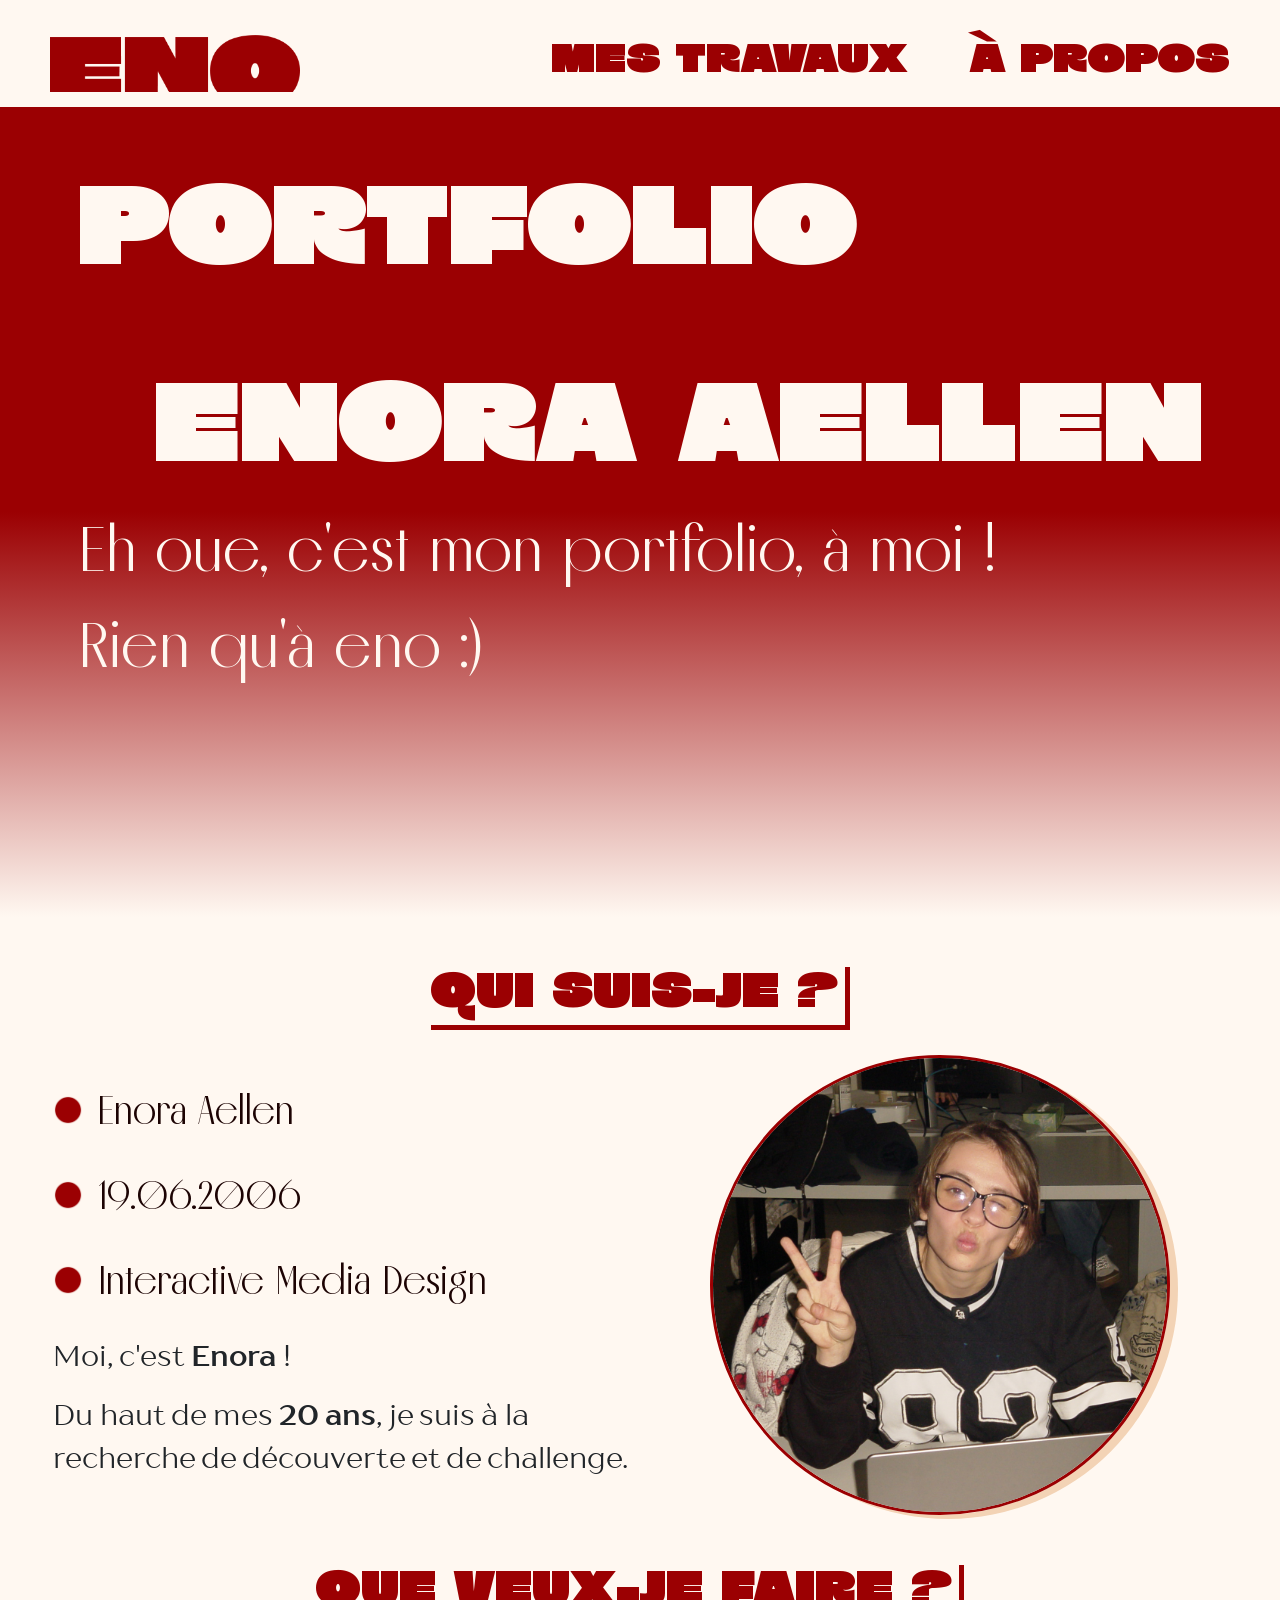
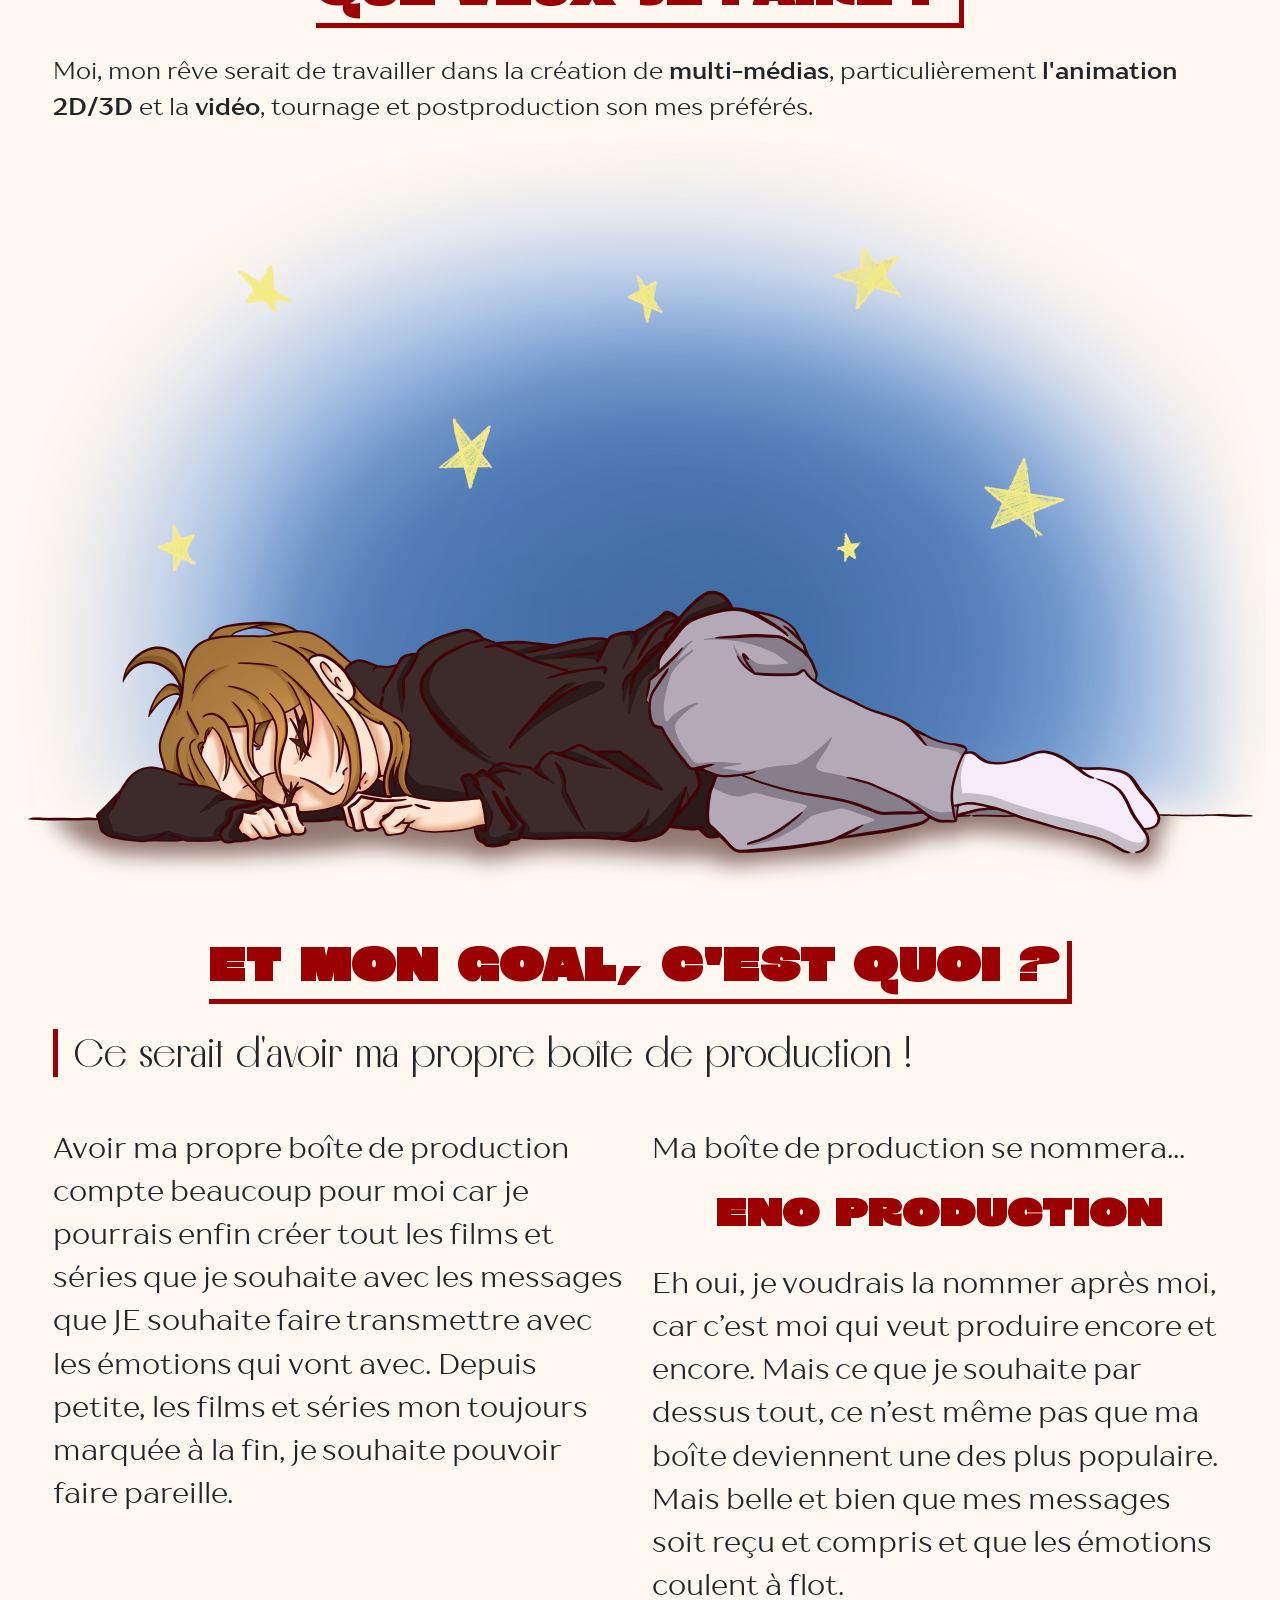
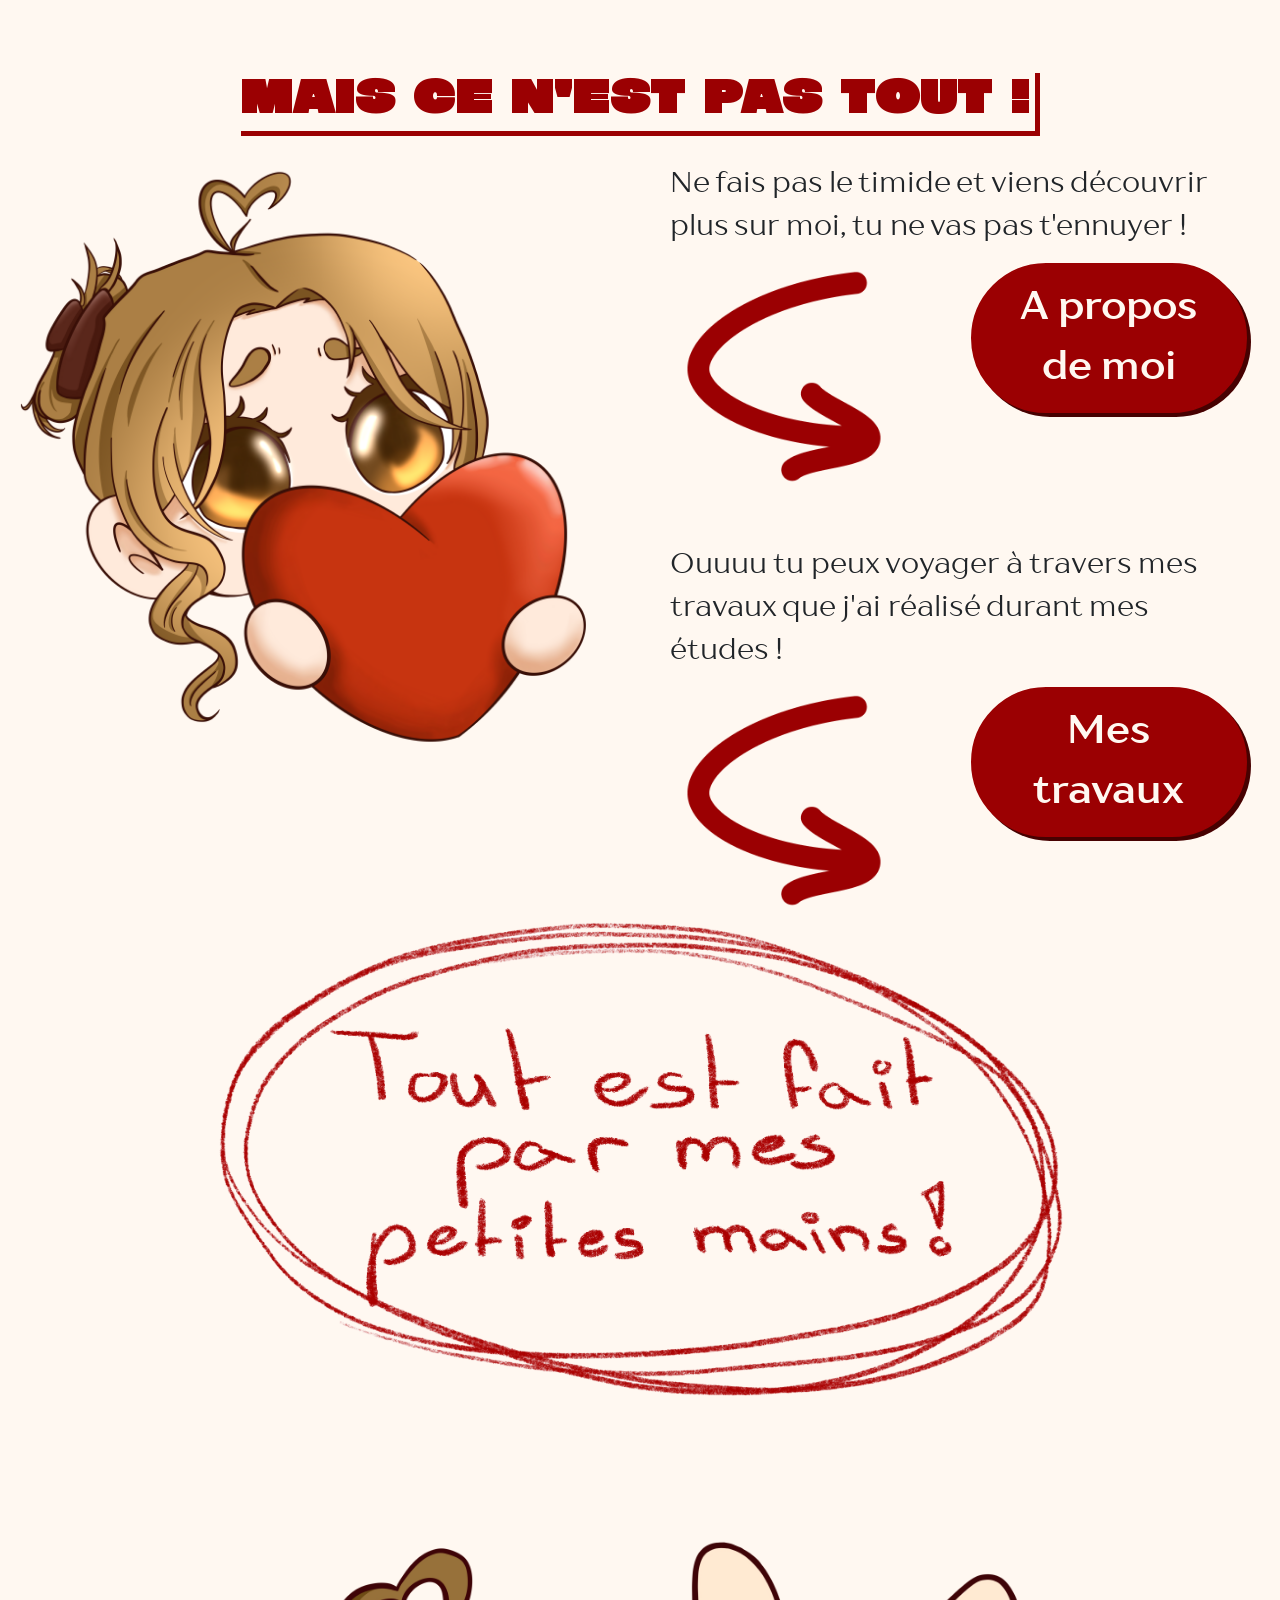
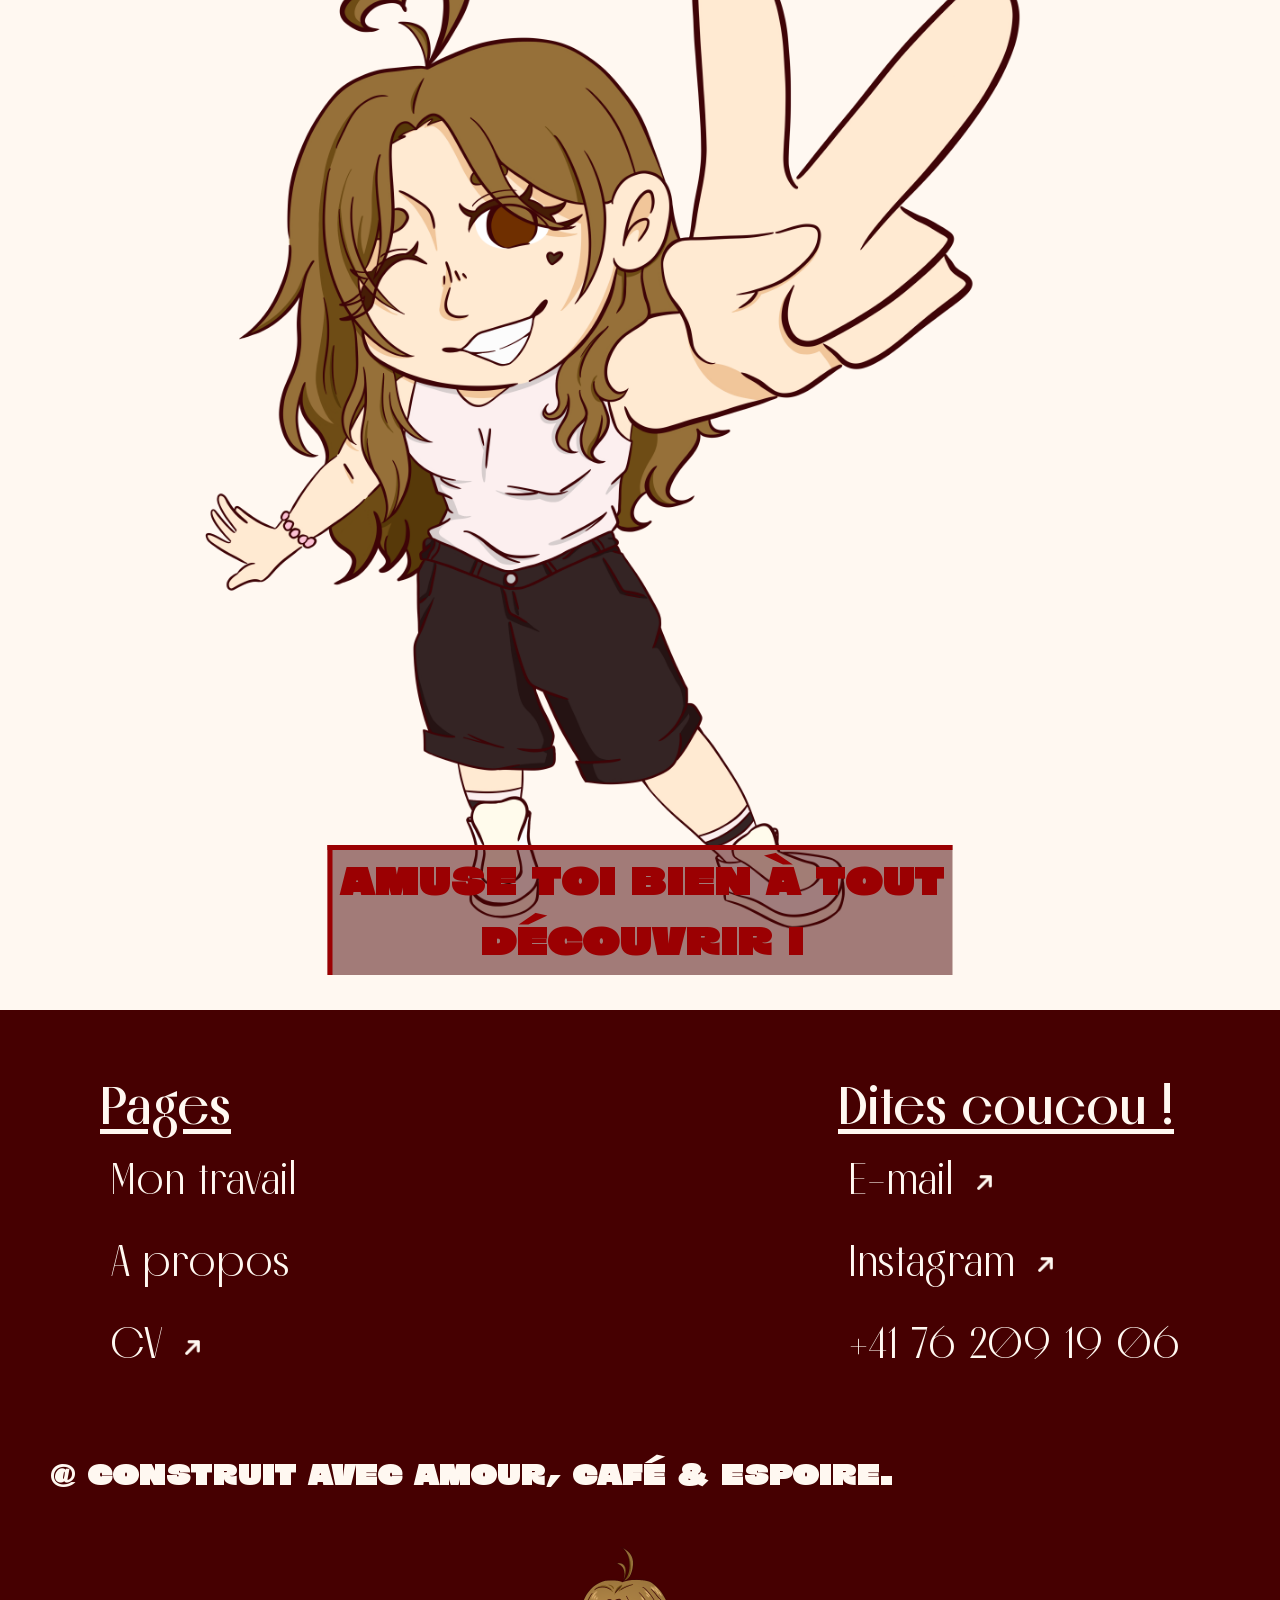
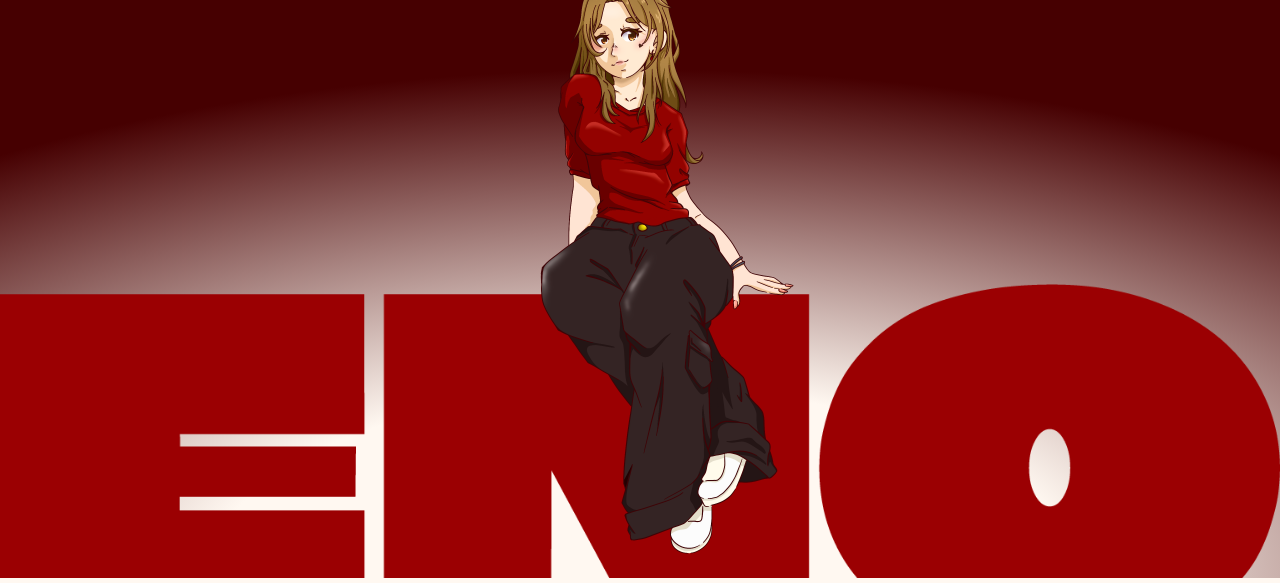
==== index.html @ f7cde4b3 "premier commit" ====
<!doctype html>
<html lang="fr">
  <head>
    <meta charset="utf-8">
    <meta name="viewport" content="width=device-width, initial-scale=1">
    <title>Eno - Portfolio</title>
    <link href="https://cdn.jsdelivr.net/npm/bootstrap@5.3.3/dist/css/bootstrap.min.css" rel="stylesheet" integrity="sha384-QWTKZyjpPEjISv5WaRU9OFeRpok6YctnYmDr5pNlyT2bRjXh0JMhjY6hW+ALEwIH" crossorigin="anonymous">
	  <link href="css/style.css" rel="stylesheet" type="text/css">
  </head>
  <body>

     <header>
      <div class="navbar-mobile">
      <div class="logo"><a href="index.html"><img src="img/LOGO-eno.png"></a></div>
      <button class="menu-burger" id="menuToggle">☰</button>
    </div>
 
  <div class="mobile-menu" id="mobileMenu">
        <button class="close-btn" id="closeMenu">✕</button>
      <div class="navigation">
        <ul>
          <li><a href="travaux.html" class="links">Mes travaux</a></li>
          <li><a href="propos.html" class="links">À propos</a></li>
        </ul>
        <div class="menu2">
            <div class="menu-content">
                <p>Contact</p>
                <p>+41/76 209 19 06</p>
                <p>eno.contact@gmail.com</p>
                <p>eno_19</p>
            </div>
        </div>
      </div>
    </div>

<nav class="navbar-desktop">
        <div class="logo"><a href="index.html"><img src="img/LOGO-eno.png"></a></div>
        <div>
          <nav class="lien">
              <a href="travaux.html">Mes travaux</a>
              <a href="propos.html">À propos</a>
          </nav>
        </div>
    </nav>
  </header>
	  
    <main>
      <section class="head-first">
        <div>
          <h1>Portfolio</h1>
          <h1>Enora Aellen</h1>
        </div>
        <div class="petit-txt">
          <p>Eh oue, c'est mon portfolio, à moi !</p>
          <p>Rien qu'à eno :)</p>
        </div>
      </section>

      <section class="sect">
        <h2>Qui suis-je ?</h2>
        <div class="txt-pad">
          <div class="suis-je row">
            <div class="col-md-6">
              <ul class="liste">
                <li>Enora Aellen</li>
                <li>19.06.2006</li>
                <li>Interactive Media Design</li>
              </ul>
              <div class="ul-txt">
                <p>Moi, c'est <span class="bold">Enora</span> !</p>
                <p>Du haut de mes <span class="bold">20 ans</span>, je suis à la recherche de découverte et de challenge.</p>
              </div>
            </div>
            <div class="image-me col-md-6">
              <img src="img/eno-school.JPG">
            </div>
          </div>
        </div>
      </section>

      <section class="sect">
        <h2>Que veux-je faire ?</h2>
      <div class="txt-pad">
        <p>Moi, mon rêve serait de travailler dans la création de <span class="bold">multi-médias</span>, particulièrement <span class="bold">l'animation 2D/3D</span> et la <span class="bold">vidéo</span>, tournage et postproduction son mes préférés.</p>
      </div>
        <img class="dream-img" src="img/illu-down.png">
      </section>

      <section class="mon-goal sect">
          <h2>Et mon goal, c'est quoi ?</h2>
        <div class="txt-pad">
          <h3>Ce serait d'avoir ma propre boîte de production !</h3>
        <div class="row">
          <div class="col-md-6">
              <p>Avoir ma propre boîte de production compte beaucoup pour moi car je pourrais enfin créer tout les films et séries que je souhaite avec les messages que JE souhaite faire transmettre avec les émotions qui vont avec. Depuis petite, les films et séries mon toujours marquée à la fin, je souhaite pouvoir faire pareille.</p>
          </div>
            <div class="col-md-6">
              <p>Ma boîte de production se nommera... </p>
                <p class="title">eno production</p>
                <p>Eh oui, je voudrais la nommer après moi, car c’est moi qui veut produire encore et encore. Mais ce que je souhaite par dessus tout, ce n’est même pas que ma boîte deviennent une des plus populaire. Mais belle et bien que mes messages soit reçu et compris et que les émotions coulent à flot.</p>
            </div>
          </div>
        </div>
      </section>

      <section class="sect">
        <h2>Mais ce n'est pas tout !</h2>
        <div class="row">
          <div class="col-md-6 img-aled">
            <img src="img/illu-chibi.png" class="draw-me">
          </div>
          <div class="col-md-6">
            <div class="txt-pad">
              <div class="txt-button">
                <p>Ne fais pas le timide et viens découvrir plus sur moi, tu ne vas pas t'ennuyer !</p>
                <div class="row">
                  <div class="col-6"><img src="img/fleche.png" class="fleche"></div>
                  <div class="col-6"><a href="propos.html" class="button"><p>A propos de moi</p></a></div>
                </div>
              </div>
              <div>
                <p>Ouuuu tu peux voyager à travers mes travaux que j'ai réalisé durant mes études !</p>
                <div class="row">
                  <div class="col-6"><img src="img/fleche.png" class="fleche"></div>
                  <div class="col-6"><a href="travaux.html" class="button"><p>Mes travaux</p></a></div>
                </div>
              </div>
            </div>
          </div>
        </div>
        <img src="img/note-1.png" class="note">
      </section>

      <section class="conclusion sect">
        <div class="contenant-conclu">
          <img src="img/chibi-eno.png">
          <p>Amuse toi bien à tout découvrir !</p>
        </div>
      </section>
    </main>

    <footer>
      <div class="menu-footer">

        <div>
          <h4>Pages</h4>
          <ul>
            <li><a href="travaux.html">Mon travail</a></li>
            <li><a href="propos.html">A propos</a></li>
            <li><a href="#">CV <img src="img/fleche-link.png"></a></li>
          </ul>
        
        </div>

        <div>
          <h4>Dites coucou !</h4>
          <ul>
            <li><a href="#">E-mail <img src="img/fleche-link.png"></a></li>
            <li><a href="#">Instagram <img src="img/fleche-link.png"</a></li>
            <li><a href="#">+41 76 209 19 06</a></li>
          </ul>
        </div>
      </div>

      <div class="droit-auteur"><p>@ Construit avec amour, café & espoire.</p></div>

      <div class="footer-bottom">
        <img src="img/illu-eno.png" class="eno-img">
        <img src="img/LOGO-eno.png" class="logo-footer">
      </div>

    </footer>

    <script src="https://cdn.jsdelivr.net/npm/bootstrap@5.3.3/dist/js/bootstrap.bundle.min.js" integrity="sha384-YvpcrYf0tY3lHB60NNkmXc5s9fDVZLESaAA55NDzOxhy9GkcIdslK1eN7N6jIeHz" crossorigin="anonymous"></script>
	  <script type="text/javascript" src="js/custom.js"></script>
  </body>
</html>
---- css/style.css ----
@charset "UTF-8";
/* CSS Document */
/*-----FONT-----*/

@font-face {font-family: 'BigSexySans';
    src: url("../font/BigSexySans/BigSexySansRegular.woff2") format('woff2'),
        url("../font/BigSexySans/BigSexySansRegular.woff") format('woff');
    font-weight: normal;
    font-style: normal;
}

@font-face {font-family: 'TT Drugs';
    src: url("../font/TT\ Drugs/TT_Drugs_Trial_Regular.woff2") format('woff2'),
        url("../font/TT\ Drugs/TT_Drugs_Trial_Regular.woff") format('woff');
        font-weight: 400;
        font-style: normal;
}

@font-face {font-family: 'TT Drugs';
    src: url("../font/TT\ Drugs/TT_Drugs_Trial_Italic.woff2") format('woff2'),
        url("../font/TT\ Drugs/TT_Drugs_Trial_Italic.woff") format('woff');
        font-weight: 400;
        font-style: italic;
}

@font-face {font-family: 'TT Drugs';
    src: url("../font/TT\ Drugs/TT_Drugs_Trial_DemiBold.woff2") format('woff2'),
        url("../font/TT\ Drugs/TT_Drugs_Trial_DemiBold.woff") format('woff');
    font-weight: 600;
    font-style: normal;
    }

@font-face {font-family: 'TT Drugs';
    src: url("../font/TT\ Drugs/TT_Drugs_Trial_DemiBold_Italic.woff2") format('woff2'),
        url("../font/TT\ Drugs/TT_Drugs_Trial_DemiBold_Italic.woff") format('woff');
        font-weight: 600;
        font-style: italic;
}

@font-face {font-family: 'Melodrama';
    src: url("../font/melodrama/Melodrama-Regular.woff2") format('woff2'),
        url("../font/melodrama/Melodrama-Regular.woff") format('woff');
        font-weight: 400;
        font-style: normal;
}

@font-face {font-family: 'Melodrama';
    src: url("../font/melodrama/Melodrama-Semibold.woff2") format('woff2'),
        url("../font/melodrama/Melodrama-Semibold.woff") format('woff');
        font-weight: 600;
        font-style: normal;
}

/*-----FONT END-----*/

body {background-color: #fff8f1;
    overflow-x: hidden;
}

*, *::before, *::after {
  box-sizing: border-box;
}

/*-----TITRE & FONTS-----*/
.bold {font-weight: 600;}

.italic {font-style: italic;}

h1 {
    font-family: 'BigSexySans';
    color: #1c0303;
    font-size: 2rem;
}

h2 {
    font-family: 'BigSexySans';
    color: #9B0002;
    border-bottom: 5px #9B0002 solid;
    border-right: 5px #9B0002 solid;
    width: fit-content;
    padding-right: 5px;
    font-size: 1.8rem;
    margin: 0 auto;
    margin-top: 50px;
    margin-bottom: 25px;
}

h3 {
    font-family: 'Melodrama';
    font-weight: 400;
    border-left: #9B0002 5px solid;
    padding-left: 15px;
    font-size: 1.3rem;
}

h4 {
    font-family: 'Melodrama';
    font-weight: 600;
    text-decoration: underline;
    text-underline-offset: 5px;

    font-size: 1.6rem;
}

p {font-size: 1.1rem;
    font-family: 'TT Drugs';
    }

/*-----TITRE & FONTS END-----*/

/*-----HEADER NAV------*/
/* Navigation mobile - menu burger plein écran */

.mobile-menu {
            position: fixed;
            top: 0;
            left: 0;
            width: 100%;
            height: 100vh;
            background-color: #460001;
            z-index: 1050;
            display: none;
            flex-direction: column;
            padding: 2rem 1rem;
            overflow-y: auto;
        }
 
        .mobile-menu.active {
            display: flex;
        }
 
        ul {
            text-align: center;
            list-style: none;
            padding-left: unset;
        }

        li a {
            text-decoration: none;
            color: #FFF8F1;
            font-size: 2rem;
            margin-bottom: 500px;
            font-family: 'BigSexySans';
        }
 
        .mobile-menu .close-btn {
            align-self: flex-end;
            background: none;
            border: none;
            color: #FFF8F1;
            font-size: 2rem;
            cursor: pointer;
            padding: 15px 30px;
            margin-bottom: 1rem;
            background-color: #9B0002;
            border-radius: 100px;
        }

.navbar-mobile {
    display: flex;
    justify-content: space-between;
    padding: 10px;
    background-color: #FFF8F1;
}    

.navigation a.links:hover, a.links:active {
    color: #9B0002;
    text-decoration: underline;
    text-decoration-thickness: 5px;
}

.navigation ul {
    margin-top: 50px;
}

.menu-burger {
    background-color: #9B0002;
    color: #FFF8F1;
    width: 50px;
    height: auto;
    border: none;
    font-size: 2rem;
}

.logo img {
    height: auto;
    max-width: 120px;
    padding-top: 20px;
}

.menu2 {
    width: 85%;
    height: 5px;
    background-color: #FFF8F1;
    margin-left: -20px;
    margin-top: 100px;
}

.menu-content {
    margin-left: 50px;
    padding-top: 50px;
    color: #FFF8F1;
}

.menu-content p {
    font-family: 'Melodrama';
    font-size: 1.5rem;
}

.menu-content p:nth-of-type(1) {
   font-size: 2rem;
   font-weight: 600;
}

.navbar-desktop {
            display: none;
            justify-content: space-between;
            background-color: #FFF8F1;
            margin: 0 50px;
            align-items: end;
            font-size: 1.5rem;
            padding: 15px 0;
        }
 
        .navbar-desktop a {
            font-family: 'BigSexySans';
            color: #9B0002 !important;
            text-decoration: none;
            transition: color 0.3s ease;
            
        }
 
        .navbar-desktop a:hover, a:active {
            text-decoration: underline;
            border: unset;
            text-underline-offset: 25%;
            text-decoration-thickness: 25%;
        }

.lien a {
    margin-left: 50px;
}
 
/*-----HEADER NAV END-----*/


/*-----FOOTER-----*/

footer {
    position: relative;
    background-color: #460001;
    color: #fff8f1;
}

.footer-bottom {
    background: #FFF8F1;
    background: radial-gradient(90% 75% at 50% 100%, #FFF8F1 37.5%, #460001 100%);
}

.menu-footer {
    display: flex;
    justify-content: space-between;
    margin: 0 20px;
    padding-top: 5%;
}

.menu-footer li {
    margin-bottom: 15px;
    margin-left: 10px;
}

.menu-footer ul {
    list-style: none;
    padding-left: 0;
    text-align: left;
}

.droit-auteur p {
    font-family: 'BigSexySans';
    font-weight: normal;
    font-style: normal;
    margin: 0 20px;
    font-size: 1rem;
    margin-top: 5%;
}

.logo-footer {
    padding-top: 60%;
    margin: 0 auto;
    max-width: 100%;
    display: flex;
}

.eno-img {
    position: absolute;
    max-width: 40%;
    height: auto;
    left: 30%;
    bottom: -5px;
}

.menu-footer img {
    width: 15px;
    height: auto;
    margin-left: 10px;
}

/*-----texte taille-----*/
.menu-footer a {
    font-size: 1.3rem;
    font-family: 'Melodrama';
}

.menu-footer a:link, a:visited {
    color: #FFF8F1;
}

.menu-footer a:hover, a:active {
    color: #9B0002;
    text-decoration: underline;
    text-decoration-thickness: 3px;
}

/*-----texte taille END-----*/

/*-----FOOTER END-----*/

/*-----MAIN-----*/
/*-----INDEX-----*/

.head-first {
    height: 90vh;
    color: #fff8f1;
    background: linear-gradient(180deg, #9B0002 50%, #FFF8F1 100%);
}

.head-first div {
    margin: 0 15px;
}

.head-first h1 {
    padding-top: 25px;
    font-size: 3rem;
    color: #FFF8F1;
    margin-left: 15px;
}

.head-first h1:nth-of-type(2) {
    text-align: end;
    margin: 0 15px;
}

.petit-txt {
    padding-top: 30%;
    width: 80%;
}

.petit-txt p {
    font-family: 'Melodrama';
    font-size: 2rem;
}

.sect {
    margin: 35px 15px;
}

.suis-je {
    display: flex;
}

.dream-img {
    display: block;
    max-width: 100%;
    height: auto;
    margin: 0 auto;
}

.image-me img {
    border-radius: 50%;
    max-width: 75%;
    height: auto;
    display: block;
    margin: 0 auto;
    border: #9B0002 solid 3px;
    box-shadow: 8px 4px 0 0 #F3D3B5;
}


.ul-txt p {
    font-size: 1rem;
}

.draw-me {
    max-width: 100%;
    height: auto;
}

.fleche {
    max-width: 50%;
    height: auto;
}

.note {
    display: block;
    max-width: 90%;
    height: auto;
    margin: 0 auto;
}

.conclusion p {
    color: #9B0002;
    background: rgba(70, 0, 1, 0.50);
    font-family: 'BigSexySans';
    font-size: 1.5rem;
    text-align: center;
    border-top: 5px solid #9B0002;
    border-left: 5px solid #9B0002;
    padding-top: 5px;
    position: absolute;
    bottom: 0;
    left: auto;
    right: auto;
    margin: 0 auto;
}

.contenant-conclu {
    position: relative;
}

.conclusion img {
    position: relative;
    max-width: 90%;
    height: auto;
    display: block;
    margin: 0 auto;
}

.mon-goal div {
    margin-top: 25px;
}

.mon-goal .title {
    font-size: 1.5rem;
    font-family: 'BigSexySans';
    color: #9B0002;
    text-align: center;
}

.txt-pad .txt-button {
    margin-bottom: 15%;
}

/*-----BUTTON-----*/

a.button:link, a.button:visited {
    color: #fff8f1;
    background-color: #9B0002;
    font-family: 'Melodrama';
    font-weight: 600;
    display: block;
    padding: 10px 25px 0px 25px;
    width: fit-content;
    height: auto;
    border-radius: 1000px;
    border: 2px solid #9B0002;
    text-decoration: none;
    text-align: center;
    box-shadow: 4px 4px 0 0 #470101;
}

a.button:hover, a.button:active {
    color: #9B0002;
    background-color: #FFF8F1;
    text-decoration: underline;
    font-weight: 600;
    box-shadow: 4px 4px 0 0 #F3D3B5;
}
/*-----BUTTON END-----*/
/*-----INDEX END-----*/

/*-----PROPOS-----*/

.head-propos {
    height: 90vh;
    background: linear-gradient(180deg, #FFF8F1 23.08%, #841010 100%);
}

.head-img {
    position: absolute;
    width: 100%;
    height: 35vh;
}

.eno1 {
    position: absolute;
    bottom: 0;
    left: 15px;
    width: 25% !important;
    z-index: 4;
}

.eno2 {
    position: absolute;
    top: 0;
    left: 50px;
    width: 50% !important;
    height: auto;
    z-index: 3;
}

.eno3 {
    position: absolute;
    bottom: 0;
    left: 150px;
    width: 40% !important;
    height: auto;
    z-index: 5;
}

.eno4 {
    position: absolute;
    top: 0;
    right: 20px;
    width: 25% !important;
    height: auto;
    z-index: 2;
}

.head-img img {
    width: 50px;
    height: auto;
    border-radius: 50%;
    border: #9B0002 3px solid;
    box-shadow: 8px 10px 0 0 #F3D3B5;
}

.head-intro {
    padding-top: 35vh;
}

.head-intro h1 {
    font-family: 'Melodrama';
    color: #FFF8F1;
    font-size: 3rem;
}

.head-intro h2 {
    margin: unset;
    border: unset;
    font-size: 2rem;
}

.head-intro p {
    text-align: end;
    font-family: 'Melodrama';
    font-size: 2rem;
    color: #FFF8F1;
}

.head-propos li {
    color: #FFF8F1 !important;
}

.info-pratique .row {
    margin: 0 15px;
}

.lien-info {
    margin: 0 25px;
}

.parcours {
    margin: 0 15px;
}

.parcours p {
    color: #9B0002;
    font-family: 'BigSexySans';
    text-align: center;
    font-size: 1.3rem;
}

.cellule ul {
    color: #9B0002;
    font-family: 'Melodrama';
    font-weight: 600;
    margin: 0 auto;
}

.cellule li {
    border: #9B0002 solid 5px;
    max-width: 90%;
    border-radius: 500px;
    box-shadow: 5px 5px 0 0 #F3D3B5;
    margin-bottom: 25px;
}

.cocktail {
    display: block;
    width: 250%;
    height: auto;
    margin-left: -80%;
}

.txt-passer p {
    font-family: 'TT Drugs';
    color: #1c0303;
    text-align: start;
    margin-bottom: 25px;
}

.img-draw {
    position: relative;
}

.note-cute img {
    position: absolute;
    max-width: 50%;
    height: auto;
    bottom: 0;
}

.moi-draw {
    width: 65%;
    height: auto;
    margin-left: 30%;
    display: block;
    border-top: 5px solid #9B0002;
    border-left: 3px solid #9B0002;
    box-shadow: 5px 5px 0 0 #F3D3B5;
}

.aptitude {
    margin: 0 15px;
}

.illu-up {
    width: 250%;
    height: auto;
    margin-left: -50%;
}

.progress {
    position: relative;
    width: 100%;
    height: 25px;
    background-color: #F3D3B5;
    border: 3px solid #9B0002;
    margin-bottom: 15px;
}

.progress-fill {
    height: 100%;
    background-color: #9B0002;
}

.progress-badge {
    border-radius: 50%;
    margin-left: -12px;
    outline: solid #9B0002 2px;
    outline-offset: 0;

}

.aptitude .liste {
    padding: 25px 0;
}

.etude {
    margin: 0 15px;
}

.titre-etude {
    font-family: 'BigSexySans';
    font-size: 1.3rem;
    color: #9B0002;
}

.etude img {
    max-width: 100%;
    height: auto;
}

/*-----PROPOS END-----*/

/*-----TRAVAUX-----*/

.head-travaux {
    min-height: 90vh;
    background: linear-gradient(180deg, #FFF8F1 0%, #841010 86.06%);
}

.rond-fond {
    max-width: 333px;
    height: 600px;
    border-radius: 100%;
    background: #FFF8F1;
    margin: 0 auto;
    border: #9B0002 solid 5px;
}

.head-travaux h1 {
    color: #9B0002;
    text-align: center;
    padding-top: 75%;
    text-shadow: 8px 7px 0 #F3D3B5;
}

.head-travaux p {
    color: #9B0002;
    font-family: 'BigSexySans';
    font-size: 1.5rem;
    text-align: center;
    text-shadow: 5px 3px 0 #F3D3B5;
}

.works {
    border-left: solid 5px #1c0303;
    border-top: solid 5px #1c0303;
    border-right: solid 5px #1c0303;
}

.link-work {
    display: grid;
    grid-template-columns: 4rem 1fr auto; /* numéro | titre | catégorie */
    align-items: center;
    gap: 1rem;
    padding: 1.5rem 1rem;
    text-decoration: none;
    color: #1c0303 !important;
    background-color: transparent;
    transition: background-color 0.3s ease, color 0.3s ease;
    border-bottom: solid 5px #9B0002;
}

/* Hover : fond rouge, texte clair, titre souligné */
.link-work:hover {
    background-color: #9B0002;
    color: #FFF8F1 !important;
}

.link-work:hover .work-title {
    text-decoration: underline;
    text-underline-offset: 0.3em;
    text-decoration-thickness: 0.1em;
}

/*-----Taille texte-----*/

.work-title {
    font-size: 1.2rem;
    font-family: 'BigSexySans';
}

.work-type {
    font-size: 0.75rem;
    font-family: 'Melodrama';
    font-weight: 600;
}

.work-num {
    font-size: 1.2rem;
    font-family: 'BigSexySans';
}


/*-----ROBOT-----*/
.work-head {
    position: relative;
    isolation: isolate;
    overflow: hidden;
    display: flex;
    flex-direction: column;
    height: 90vh;
    padding: 0 25px;
  
}

.work-head::before {
    content: "";
    position: absolute;
    inset: 0;
    z-index: -1;
    background: linear-gradient(180deg, rgba(255, 248, 241, 0.00) 0%, #460001 70%);
}

.work-head .work-video {
  position: absolute;
  inset: 0;
  width: 100%;
  height: 100%;
  object-fit: cover;
  z-index: -2;
}
.titre {
    padding-top: 55vh;
    font-family: 'BigSexySans';
    text-decoration: underline;
    text-underline-offset: 8px;
    font-size: 2rem;
    color: #FFF8F1;
}

.date {
    font-family: 'BigSexySans';
    border: none;
    font-size: 1.5rem;
    color: #FFF8F1;
    margin: unset;
}

.sujet {
    font-family: 'Melodrama';
    border: none;
    padding-left: 0;
    font-size: 1.2rem;
    color: #FFF8F1;
    font-weight: 600;
}

.work-head p {
    font-family: 'TT Drugs';
    font-weight: 400;
    font-size: 1rem;
    color: #FFF8F1;
}
/*-----Roboz head END-----*/

.pourquoi {
    margin: 0 15px;
     margin-top: 50px;
}

.pourquoi p {
    margin-top: 25px;
}

.realisation {
    margin: 0 15px;
}

.realisation .row {
    display: grid;
    grid-template-columns: 1fr;
    row-gap: 40px;
}

.realisation .row > div {
    display: flex;
    align-items: flex-start;
    gap: 12px;
}

.realisation h3 {
    margin-bottom: 10%;
}

.number {
    font-family: 'BigSexySans';
    color: #9B0002;
    font-size: 1.5rem;
}

.finale {
    margin: 0 15px;
}

.finale h2 {
    margin: 0 auto;
     margin-top: 50px;
     margin-bottom: 25px;
}

.finale img {
    width: 80%;
    height: auto;
    margin: 0 auto;
    display: block;
}

.finale video {
    width: 100%;
    margin: 0 auto;
    display: block;
}

.retiens {
    margin: 0 15px;
}

.retiens h2 {
    margin: 0 auto;
     margin-top: 50px;
     margin-bottom: 25px;
}

.retiens-title {
    font-family: 'Melodrama';
    font-weight: 600;
    font-size: 1.5rem;
}

.retiens-texte {
    border-left: solid 5px #9B0002;
    padding-left: 10px;
    margin-left: 40px;
}

.conclusion h2 {
    margin: 0 auto;
     margin-top: 50px;
}

.liste {
    text-align: start;
    list-style: none;
    margin: 25px 0;
}

.liste li {
    display: flex;
    gap: 15px;
    margin-bottom: 25px;
    font-family: 'Melodrama';
    font-size: 1.5rem;
    color: #1c0303;
}

.liste li::before {
    content: "";
    flex-shrink: 0;
    width: 30px;
    height: auto;
    background: url("../img/point.png") center / contain no-repeat;
}

.robot-vid {
    box-shadow: 10px 15px 0 0 #9B0002;
}

/*-----ROBOT END-----*/

.info-pratique a {
    color: #1c0303;
    font-family: 'Melodrama';
    text-decoration: none;
}

a.info-pratique:hover, a.info-pratique:active {
    color: #9B0002;
    text-decoration: underline !important;
}

.info-pratique img {
    width: 25px;
    height: auto;
}


.finale .title {
    font-family: 'BigSexySans';
    color: #9B0002;
    text-align: center;
    font-size: 1.5rem;
}
.col-contents {
  display: contents;
}


.realisation img {
    width: 90%;
    height: auto;
    margin: 0 auto;
    display: block;
    transform: rotate(5deg);
}

/*-----AVANT APRES END-----*/

.work-head {
    position: relative;
    overflow: hidden;
}

.work-head .work-fond {
    position: absolute;
    inset: 0;
    width: 100%;
    height: 100%;
    object-fit: cover;
    object-position: top;
    z-index: 0;              /* en bas */
}

.work-head::after {
    content: "";
    position: absolute;
    inset: 0;
    background: linear-gradient(to bottom, rgba(255, 255, 255, 0) 0%, #400503 100%);
    z-index: 1;              /* au milieu */
    pointer-events: none;    /* ne bloque pas les clics */
}

.work-head .row {
    position: relative;
    z-index: 2;              /* en haut */
}

/*-----JOURNAL END-----*/

/*-----TRAVAUX END-----*/

/*-----MAIN END-----*/


/*media queries*/

@media (min-width: 576px) {
	
}


 @media (min-width: 768px) {

/*Head !!!*/
.head-first h1 {
    padding-top: 5%;
    font-size: 4rem;
    margin: 0 5%;
}

.petit-txt p {
    font-size: 3rem;
    margin: 0 5%
}

.head-first h1:nth-of-type(2) {
    margin: 0 5%;
}
/*Head END !!!*/



    /*footer !!*/
footer h4 {
    font-size: 2rem;
}

.menu-footer a {
    font-size: 1.8rem;
}

.menu-footer {
    margin: 0 50px;
}

.droit-auteur p {
    margin-left: 25px;
    font-size: 1.5rem;
}

.logo-footer {padding-top: 50%;}

    /*footer end !!!*/

    h1 {
        font-size: 2.7rem;
    }

    h2 {
        font-size: 2.5rem;
    }

    h3 {
        font-size: 2rem;
    }

    h4 {
        font-size: 1.6rem;
    }

    p {
        font-size: 1.5rem;
    }
            .navbar-mobile {
                display: none;
            }

            .navbar-desktop {
                display: flex;
            }
 
            .mobile-menu {
                display: none !important;
            }

.realisation .row {
    grid-template-columns: repeat(2, 1fr);
    column-gap: 24px;
    row-gap: 80px;
}

.link-work {
     grid-template-columns: 6rem 1fr auto;
} 

/*Responsive index !!!*/

.liste li {
    font-size: 1.8rem;
}

.image-me img {
    max-width: 100%;
}

.mon-goal .title {
    font-size: 2rem;
}


.txt-pad .txt-button {
    margin-bottom: 10%;
}

.fleche {
    max-width: 80%;
}

.sect .note {
    max-width: 70%;
}

.conclusion p {
    font-size: 1.8rem;
    left: 50%;
    transform: translateX(-50%);
}

/*Responsive index END !!!*/



/*taille pour header propos !!!*/

.head-img {
    height: 50vh;
}

.eno1 {
    left: 25px;
    width: 28% !important;
}

.eno2 {
    left: 100px;
    width: 50% !important;
}

.eno3 {
    left: 300px;
    width: 45% !important;
}

.eno4 {
    right: 50px;
    width: 25% !important;
}

.head-propos {
    height: 95vh;
}

.head-intro {
    padding-top: 55vh;
}

.head-intro h1 {
    font-size: 3.5rem;
}

.head-intro h2 {
    font-size: 2.5rem;
}

/*taille pour header propos END !!!*/


    /*-----Taille texte TRAVAUX-----*/

.work-title {
    font-size: 2.5rem;
}

.work-type {
    font-size: 1.5rem;
}

.work-num {
    font-size: 2.5rem;
}

	.row p {
    font-size: 1.5rem;
}

.sujet {
    padding-top: 55vh;
    text-align: end;
    font-size: 4rem;
}

.date {
    font-size: 2rem;
}

.titre {
    font-size: 3rem;
}

.work-head {
    padding: 0 50px;
}

/*TRAVAUX -> ROBOT !!!*/

.realisation h3 {
    margin-bottom: 5%;
}

.number {
    font-size: 3.5rem !important;
}

.pad-real .txt {
    padding: 0 5%;
}

.robot-vid {
    box-shadow: 20px 15px 0 0 #9B0002;
    margin: 0 10%;
}

.finale img {
    margin-right: 0;
}

.retiens-title {
    font-size: 2.2rem !important;
}
.retiens h3 {
    margin-bottom: 5%;
}

/*TRAVAUX -> ROBOT END !!!*/

/*TRVAUX -> AVANT APRES !!!*/

  .col-contents {
    display: block;
  }

.finale .row p {
    margin-top: 15%;
}

.finale .title {
    font-size: 2.5rem;
    margin-top: 60%;
}

.show-real {
    box-shadow: 15px 20px 0 0 #9B0002;
    margin: 2%;
}

        }

@media (min-width: 992px) {

    /*Head !!!*/
.head-first h1 {
    padding-top: 5%;
    font-size: 6rem;
}

.petit-txt p {
    font-size: 4.5rem;
    margin: 0 5%;
}

.head-first h1:nth-of-type(2) {
    margin: 0 5%;
}
/*Head END !!!*/

/*NAV desktop RESPONSIVE !!!*/

.logo img {
    max-width: 200px;
    height: auto;
}

.navbar-desktop {
            margin: 0 50px;
            font-size: 2rem;
            padding: 15px 0;
        }


/*NAV desktop RESPONSIVE END !!!*/

        /*footer !!*/
footer h4 {
    font-size: 3rem;
}

.menu-footer a {
    font-size: 2.6rem;
}

.menu-footer {
    margin: 0 100px;
}

.droit-auteur p {
    margin-left: 50px;
    font-size: 2rem;
}

    /*footer end !!!*/

/*taille pour header propos !!!*/

.head-img {
    height: 55vh;
}

.eno1 {
    left: 50px;
    width: 28% !important;
}

.eno2 {
    left: 150px;
    width: 50% !important;
}

.eno3 {
    left: 400px;
    width: 50% !important;
}

.eno4 {
    right: 50px;
    width: 25% !important;
}

.head-propos {
    height: 95vh;
}

.head-intro {
    padding-top: 55vh;
}

.head-intro h1 {
    font-size: 3.5rem;
}

.head-intro h2 {
    font-size: 2.5rem;
}

/*taille pour header propos END !!!*/

/*Responsive index !!!*/

.liste li {
    font-size: 2.5rem;
}

.image-me img {
    max-width: 80%;
}

.txt-pad {
    padding: 0 3%;
}

.mon-goal .title {
    font-size: 2.5rem;
}

a.button:visited, a.button:link {
    width: 100%;
    font-size: 1.5rem;
}

.button p {
    font-size: 2rem;
}

a.button:hover {
    box-shadow: 10px 10px 0 0 #F3D3B5;
}

.conclusion p {
    font-size: 2.5rem;
    left: 50%;
    transform: translateX(-50%);
}

/*Responsive index END !!!*/

}


@media (min-width: 1200px) {

    /*Head !!!*/
.head-first h1 {
    padding-top: 5%;
    font-size: 7rem;
    margin: 0 5%;
}

.petit-txt p {
    font-size: 4rem;
    margin: 0 5%
}

.petit-txt {padding-top: 0;
width: 100%;}

.head-first h1:nth-of-type(2) {
    margin: 0 5%;
}
/*Head END !!!*/

/*NAV desktop RESPONSIVE !!!*/

.logo img {
    max-width: 250px;
    height: auto;
}

.navbar-desktop {
            margin: 0 50px;
            font-size: 2.5rem;
            padding: 15px 0;
}

.button p {
    font-size: 2.5rem !important;
}

/*NAV desktop RESPONSIVE END !!!*/

    /*footer !!*/
footer h4 {
    font-size: 3.3rem;
}

.menu-footer a {
    font-size: 2.8rem;
}

.menu-footer {
    margin: 0 100px;
}

.droit-auteur p {
    margin-left: 50px;
    font-size: 1.8rem;
}

.logo-footer {padding-top: 30%;}

    /*footer end !!!*/

    /*taille pour header propos !!!*/

.head-img {
    height: 40vh;
}

.eno1 {
    bottom: -40%;
    left: 50px;
    width: 15% !important;
}

.eno2 {
    left: 250px;
    width: 25% !important;
}

.eno3 {
    top: 0;
    left: 500px;
    width: 33% !important;
}

.eno4 {
    right: 50px;
    width: 22% !important;
}

.head-propos {
    height: 95vh;
}

.head-intro {
    padding-top: 60vh;
}

.head-intro h1 {
    font-size: 4rem;
}

.head-intro h2 {
    font-size: 3rem;
}

/*taille pour header propos END !!!*/

    h1 {
        font-size: 3.5rem;
    }

    h2 {
        font-size: 3rem;
    }

    h3 {
        font-size: 2.5rem;
    }

    h4 {
        font-size: 1.8rem;
    }

    p {
        font-size: 1.5rem;
    }



.link-work {
     grid-template-columns: 10rem 1fr auto;
}    
    /*-----Taille texte TRAVAUX-----*/

.work-title {
    font-size: 4rem;
}

.work-type {
    font-size: 2.5rem;
}

.work-num {
    font-size: 4rem;
}

.sujet {
    padding-top: 55vh;
    text-align: end;
    font-size: 5rem;
}

.date {
    font-size: 3rem;
}

.titre {
    font-size: 4rem;
}

.work-head {
    padding: 0 50px;
}

.row p {
    font-size: 1.8rem;
}
/*TRAVAUX -> ROBOT !!!*/

.number {
    font-size: 5rem !important;
}

.pad-real .txt {
    padding: 0 5%;
}

.robot-vid {
    box-shadow: 20px 15px 0 0 #9B0002;
    margin: 0 10%;
}

.finale img {
    margin-right: 0;
}

.retiens-title {
    font-size: 3rem !important;
}
.retiens h3 {
    margin-bottom: 5%;
}

/*TRAVAUX -> ROBOT END !!!*/

}


@media (min-width: 1400px) {
	
}
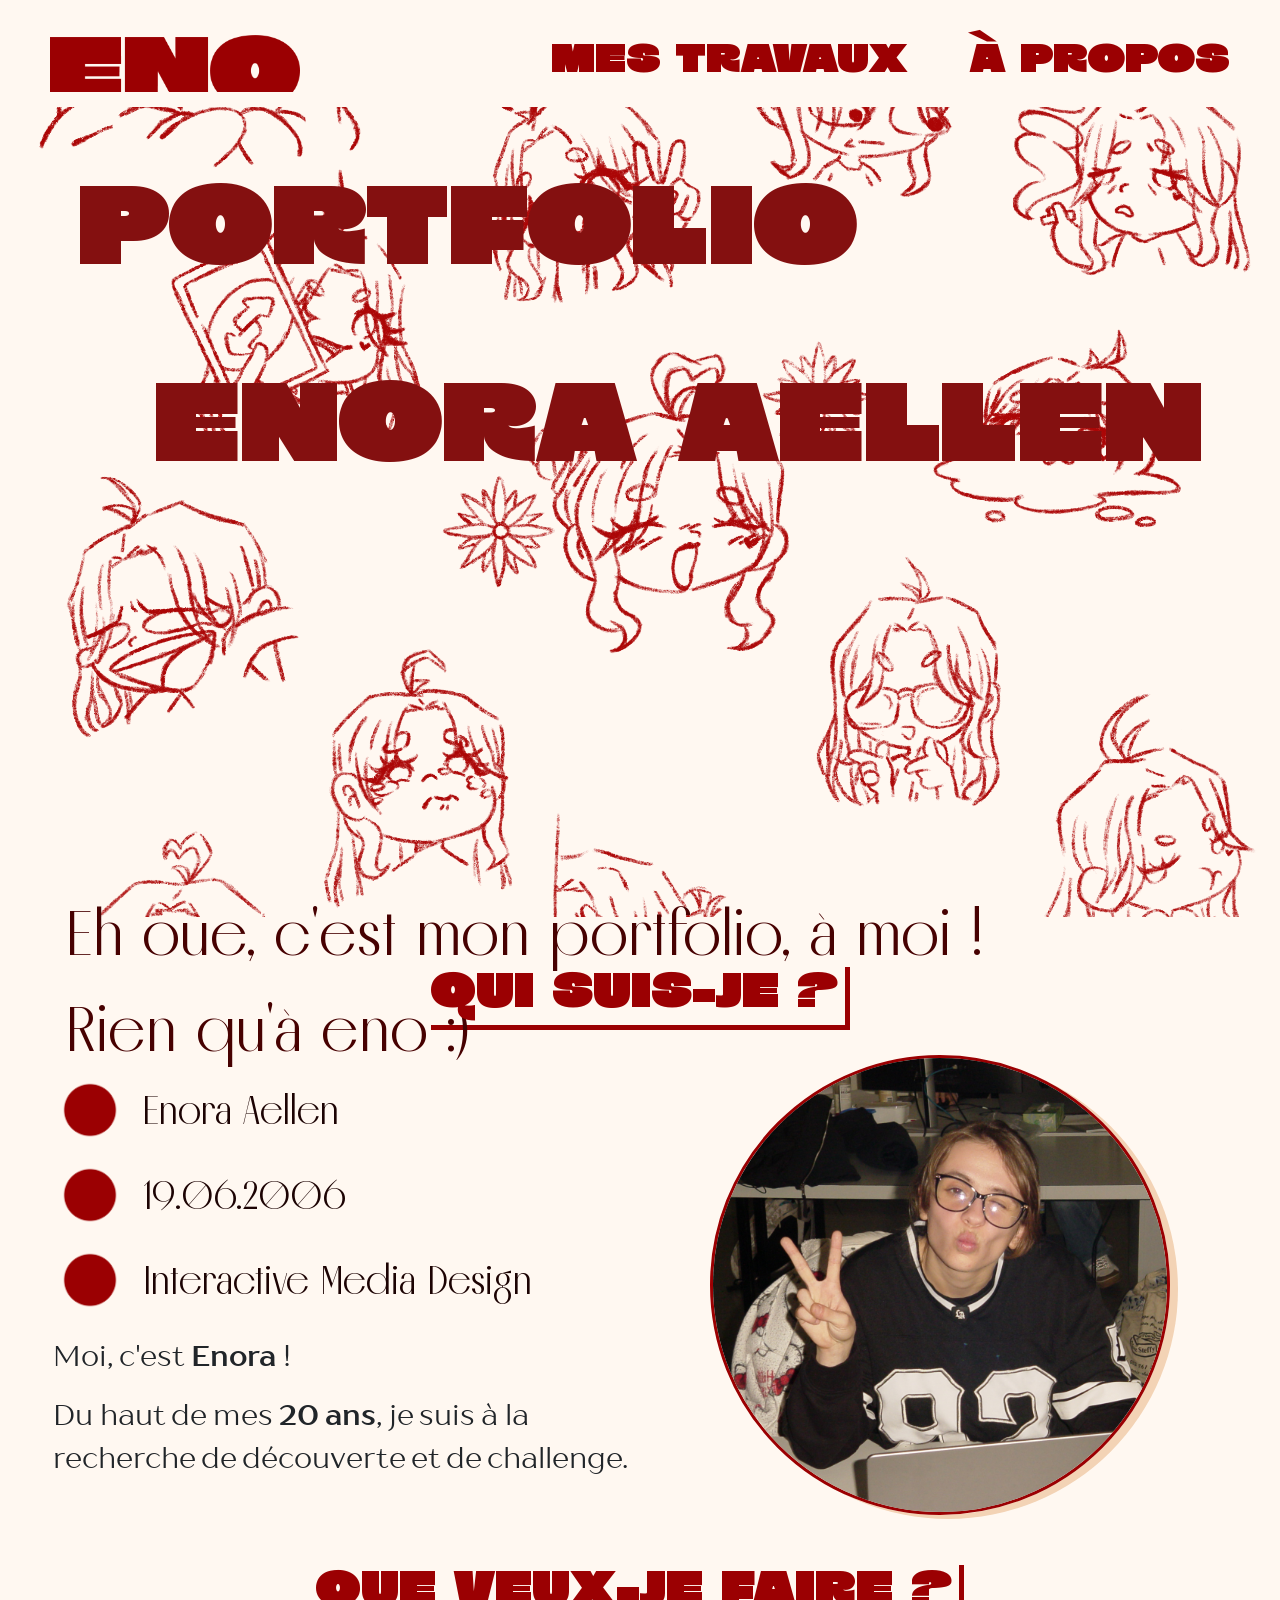
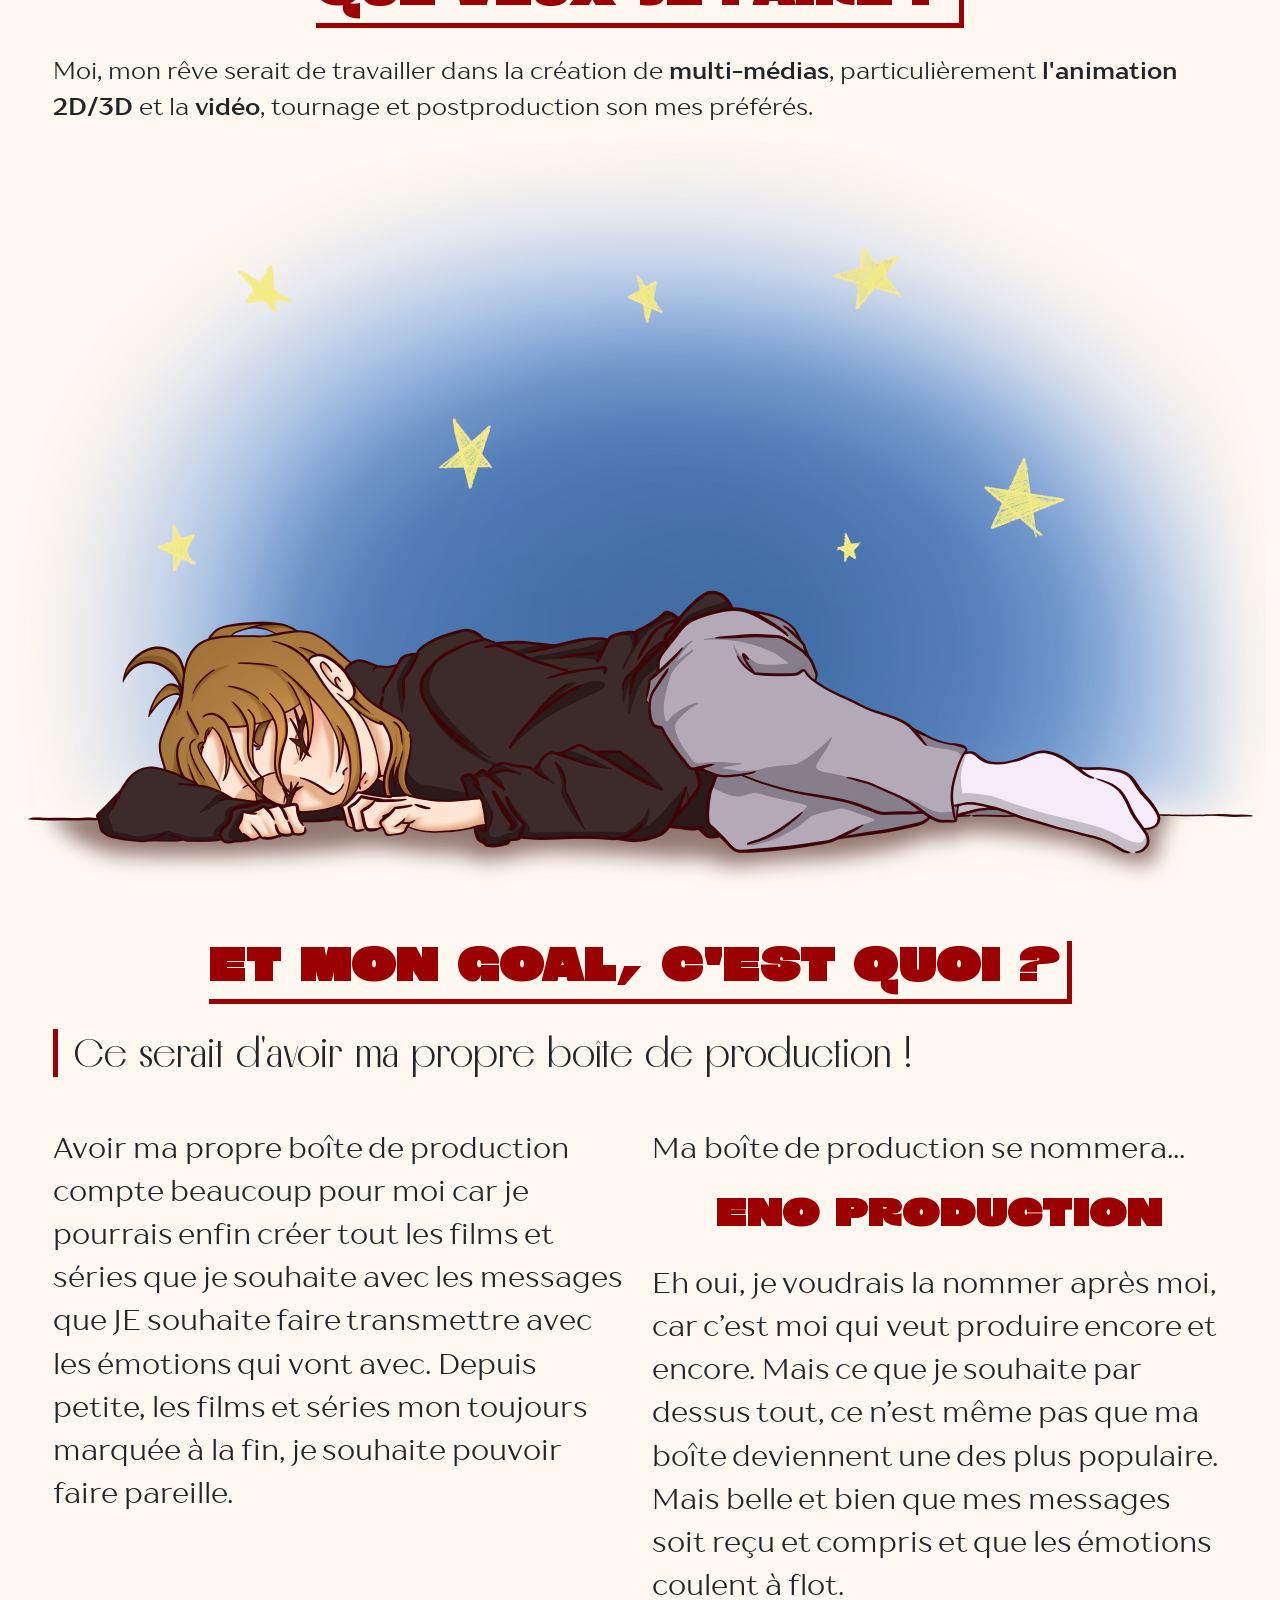
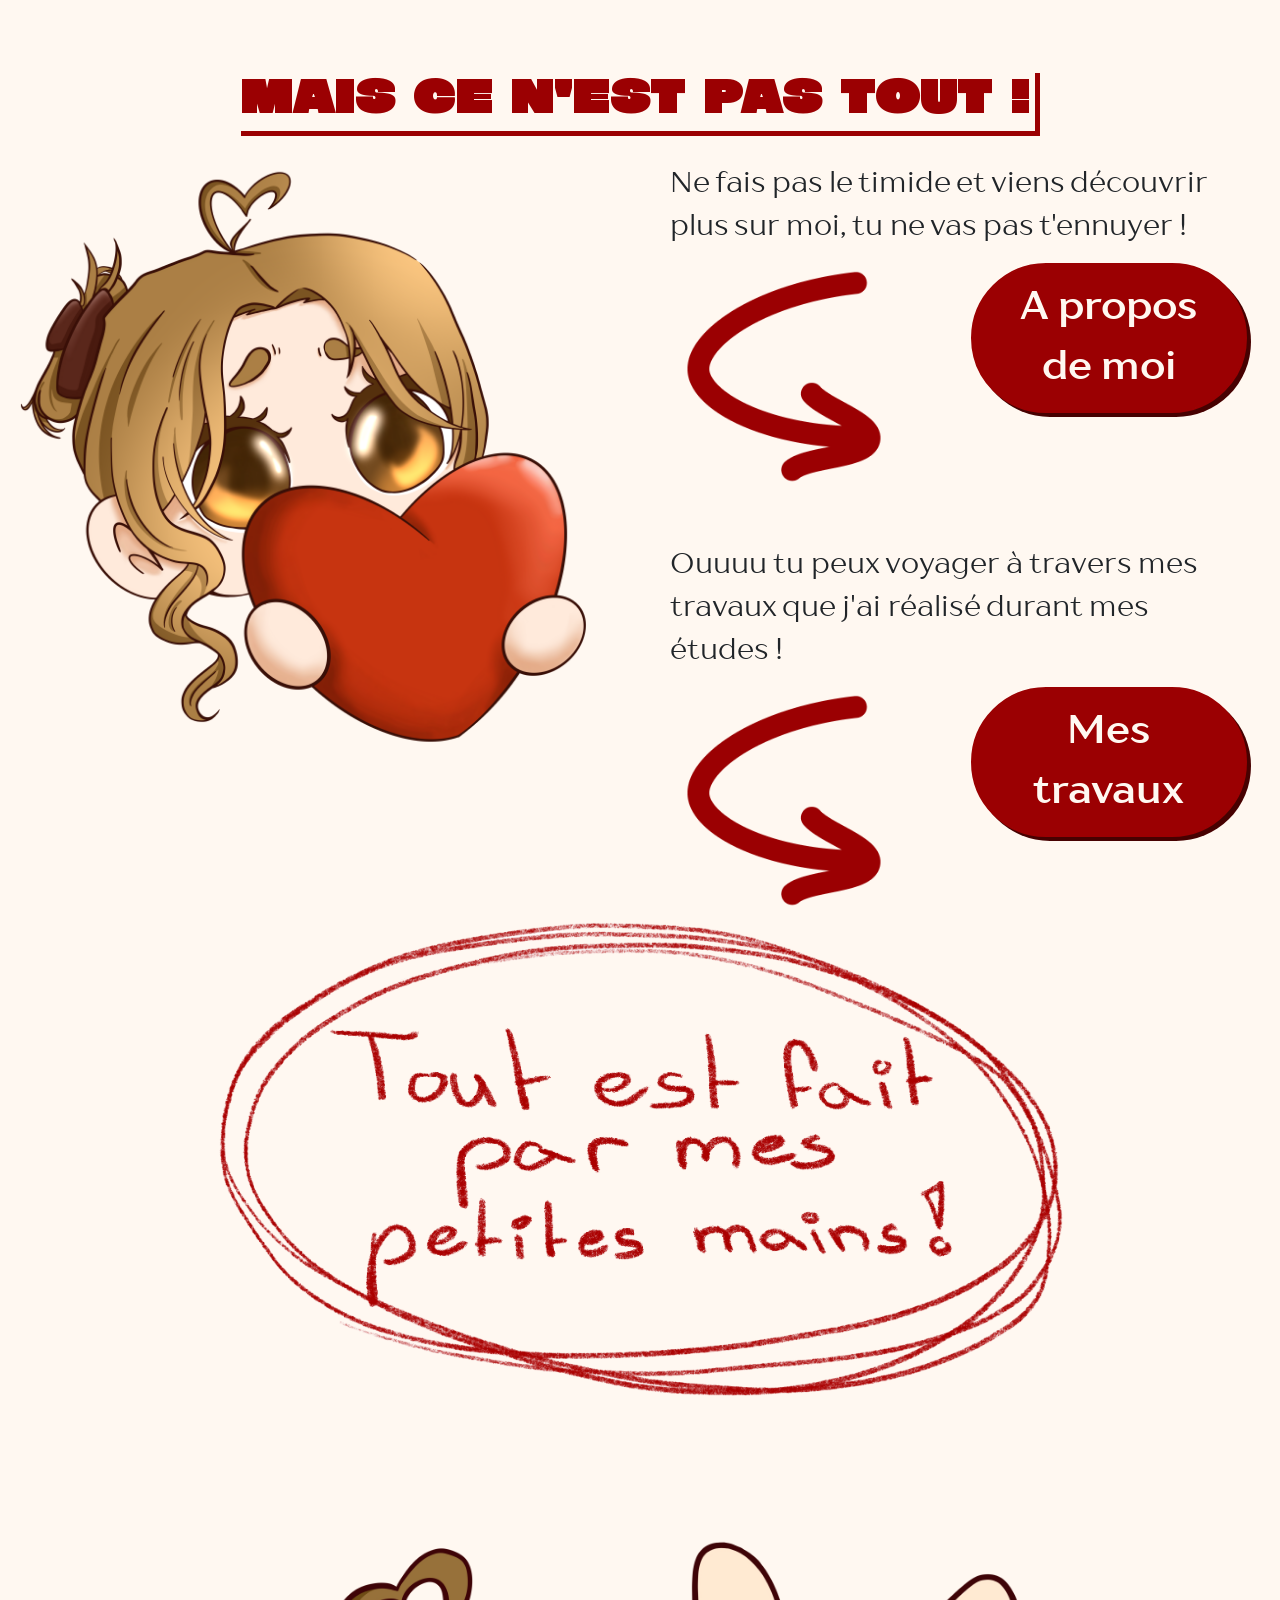
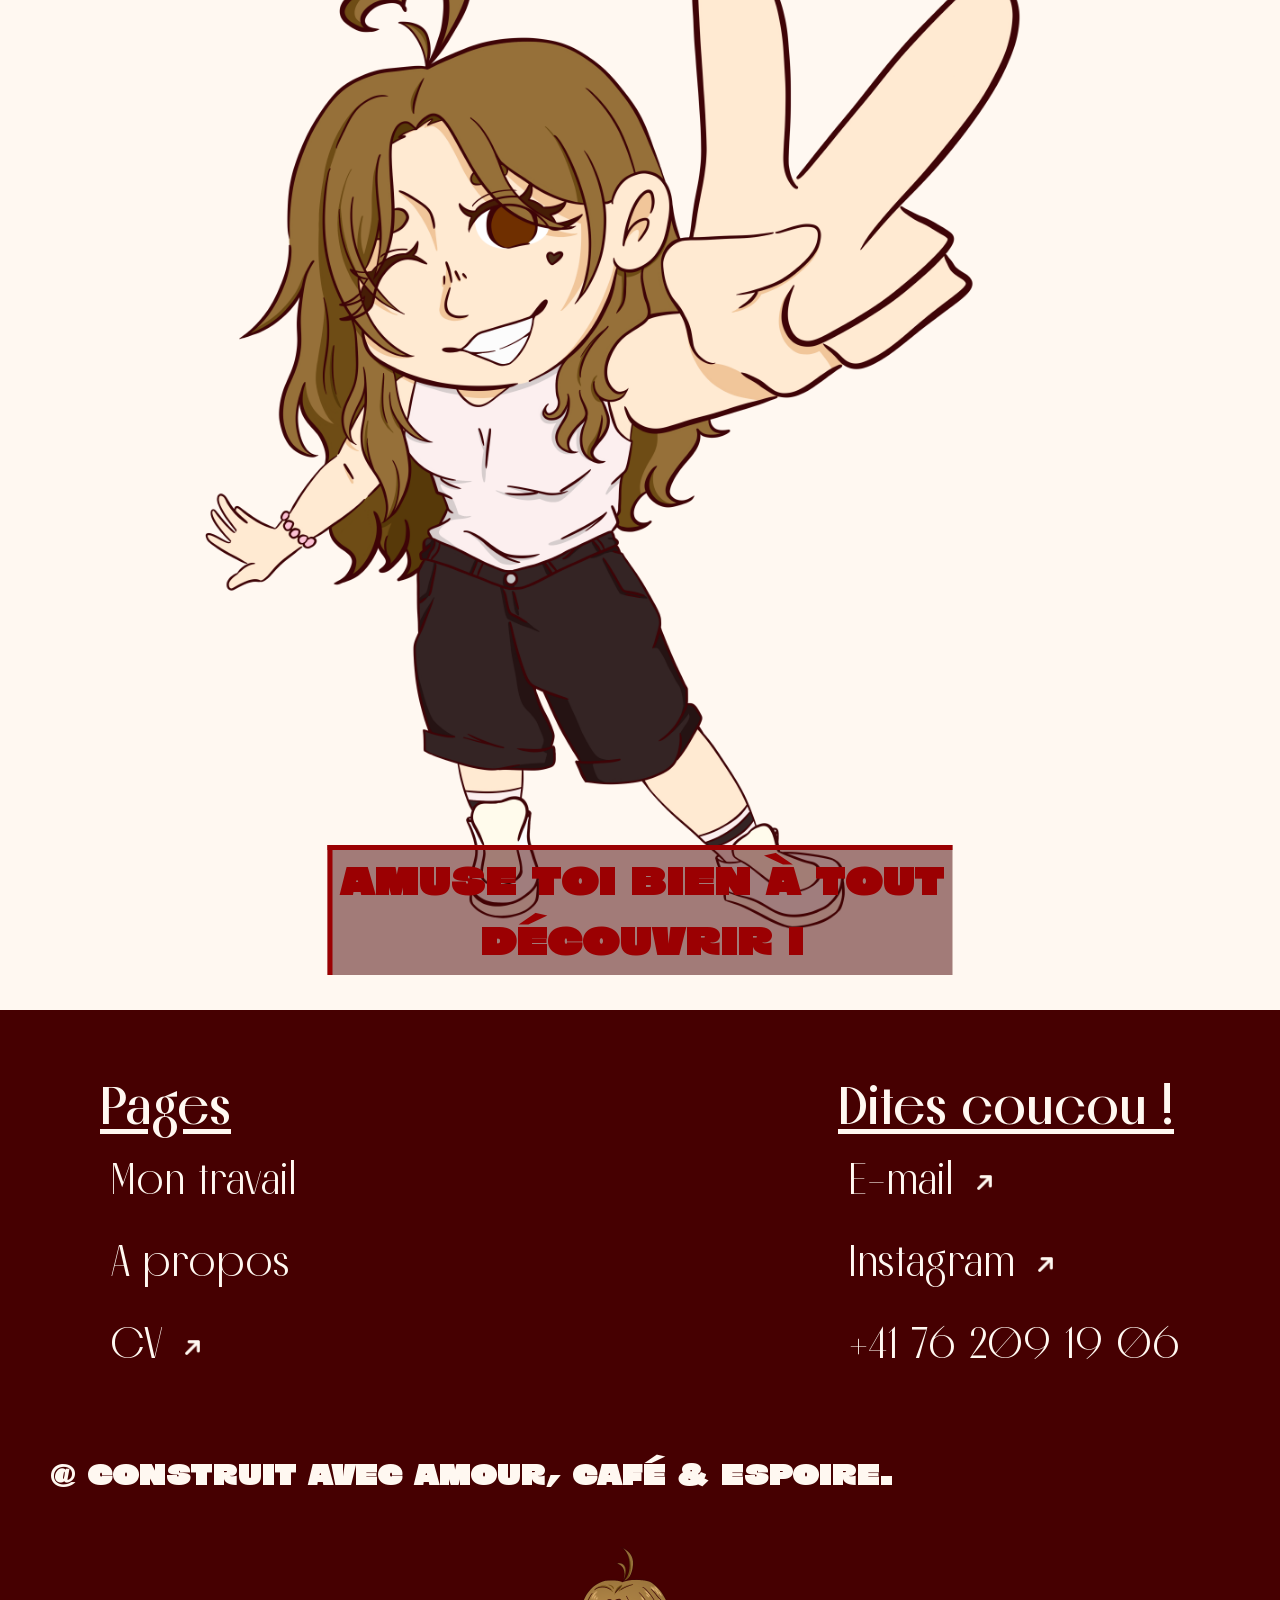
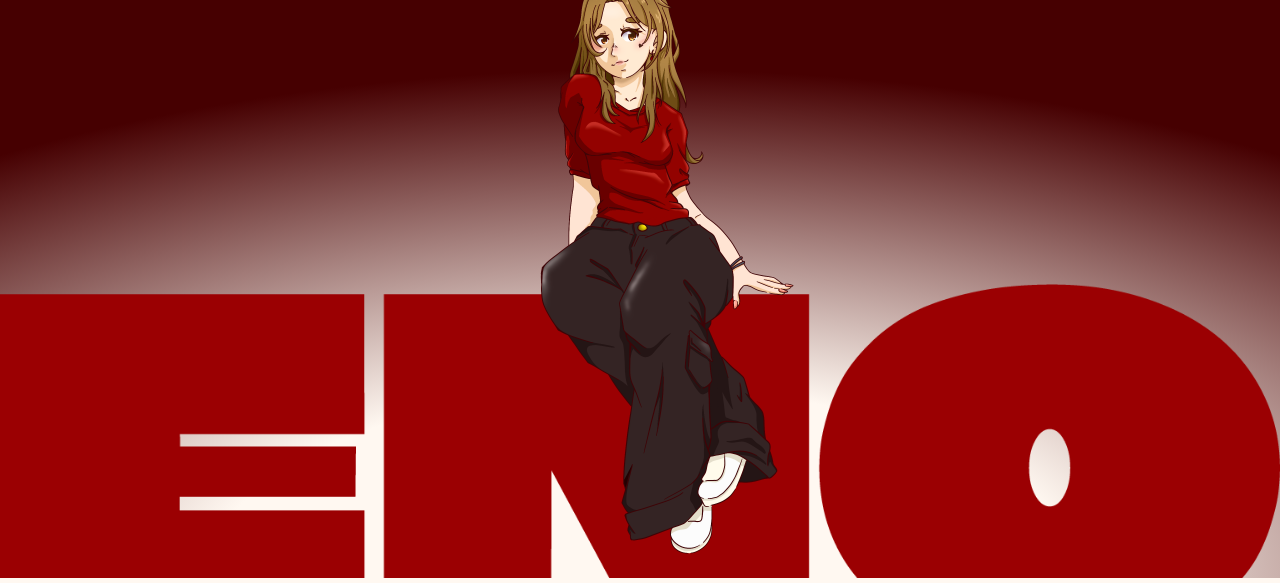
==== commit 772f0cd6: "maj" ====
--- a/index.html
+++ b/index.html
@@ -156,7 +156,7 @@
           <h4>Dites coucou !</h4>
           <ul>
             <li><a href="#">E-mail <img src="img/fleche-link.png"></a></li>
-            <li><a href="#">Instagram <img src="img/fleche-link.png"</a></li>
+            <li><a href="https://www.instagram.com/eno._studio/" target="_blank">Instagram <img src="img/fleche-link.png"</a></li>
             <li><a href="#">+41 76 209 19 06</a></li>
           </ul>
         </div>
--- a/css/style.css
+++ b/css/style.css
@@ -53,8 +53,14 @@
 
 /*-----FONT END-----*/
 
-body {background-color: #fff8f1;
-    overflow-x: hidden;
+html {
+  overflow-x: clip;
+}
+
+body {
+  background-color: #fff8f1;
+  overflow-x: clip;
+  max-width: 100%;
 }
 
 *, *::before, *::after {
@@ -330,8 +336,11 @@
 
 .head-first {
     height: 90vh;
-    color: #fff8f1;
-    background: linear-gradient(180deg, #9B0002 50%, #FFF8F1 100%);
+    color: #470101;
+    background-image: url('../img/illu-head-travaux.png');
+    background-size: 100vh;
+    background-repeat: no-repeat;
+    background-position: center;
 }
 
 .head-first div {
@@ -341,7 +350,7 @@
 .head-first h1 {
     padding-top: 25px;
     font-size: 3rem;
-    color: #FFF8F1;
+    color: #841010;
     margin-left: 15px;
 }
 
@@ -565,10 +574,6 @@
     margin: 0 15px;
 }
 
-.lien-info {
-    margin: 0 25px;
-}
-
 .parcours {
     margin: 0 15px;
 }
@@ -593,13 +598,17 @@
     border-radius: 500px;
     box-shadow: 5px 5px 0 0 #F3D3B5;
     margin-bottom: 25px;
+    font-size: 1rem;
+}
+
+.cont-cock {
+    position: relative;
 }
 
 .cocktail {
-    display: block;
-    width: 250%;
-    height: auto;
-    margin-left: -80%;
+    position: absolute;
+    max-height: 100%;
+    right: -35%;
 }
 
 .txt-passer p {
@@ -621,9 +630,9 @@
 }
 
 .moi-draw {
-    width: 65%;
-    height: auto;
-    margin-left: 30%;
+    width: 50%;
+    height: auto;
+    margin-left: 45%;
     display: block;
     border-top: 5px solid #9B0002;
     border-left: 3px solid #9B0002;
@@ -666,6 +675,12 @@
     padding: 25px 0;
 }
 
+.aptitude .liste li {
+    text-align: start;
+    background-color: rgba(255, 248, 241, 0.5);
+    border-radius: 20px;
+}
+
 .etude {
     margin: 0 15px;
 }
@@ -687,31 +702,26 @@
 
 .head-travaux {
     min-height: 90vh;
-    background: linear-gradient(180deg, #FFF8F1 0%, #841010 86.06%);
+    background: linear-gradient(180deg, #9B0002 50%, #FFF8F1 100%);
 }
 
 .rond-fond {
-    max-width: 333px;
-    height: 600px;
-    border-radius: 100%;
-    background: #FFF8F1;
     margin: 0 auto;
-    border: #9B0002 solid 5px;
 }
 
 .head-travaux h1 {
-    color: #9B0002;
+    color: #FFF8F1;
     text-align: center;
-    padding-top: 75%;
-    text-shadow: 8px 7px 0 #F3D3B5;
+    padding-top: 25vh;
+    text-shadow: 12px 10px 0 #841010;
 }
 
 .head-travaux p {
-    color: #9B0002;
+    color: #FFF8F1;
     font-family: 'BigSexySans';
     font-size: 1.5rem;
     text-align: center;
-    text-shadow: 5px 3px 0 #F3D3B5;
+    text-shadow: 8px 5px 0 #841010;
 }
 
 .works {
@@ -924,6 +934,7 @@
     font-family: 'Melodrama';
     font-size: 1.5rem;
     color: #1c0303;
+    text-align: start;
 }
 
 .liste li::before {
@@ -944,6 +955,7 @@
     color: #1c0303;
     font-family: 'Melodrama';
     text-decoration: none;
+    font-size: 1.2rem;
 }
 
 a.info-pratique:hover, a.info-pratique:active {
@@ -1007,6 +1019,10 @@
     z-index: 2;              /* en haut */
 }
 
+.txt-journal p {
+    font-size: 1rem;
+}
+
 /*-----JOURNAL END-----*/
 
 /*-----TRAVAUX END-----*/
@@ -1024,6 +1040,11 @@
  @media (min-width: 768px) {
 
 /*Head !!!*/
+
+.head-first {
+    background-size: 100%;
+}
+
 .head-first h1 {
     padding-top: 5%;
     font-size: 4rem;
@@ -1177,17 +1198,74 @@
 }
 
 .head-intro h1 {
+    font-size: 3.5rem !important;
+}
+
+.head-intro h2 {
+    font-size: 2.5rem !important;
+}
+
+/*taille pour header propos END !!!*/
+
+
+/*---PROPOS---*/
+
+.head-intro p {
+    font-size: 2rem !important;
+}
+
+.parcours .phrase {
+    font-size: 2.2rem;
+}
+
+.cellule li {
+    font-size: 1.8rem;
+    margin-bottom: 50px;
+}
+
+.cocktail {
+    right: 0;
+}
+
+.txt-passer p {
+    font-size: 1.5rem;
+}
+
+.progress {
+    height: 50px;
+    margin-bottom: 50px;
+}
+
+.liste li::before {
+    width: 75px;
+}
+
+.aptitude .liste {
+    padding: 80px 0;
+}
+
+.aptitude .liste li {
+    margin-bottom: 50px;
+}
+
+.aptitude .liste li p {
+    font-size: 2rem;
+}
+
+.titre-etude {
+    font-size: 1.8rem !important;
+}
+
+    /*-----Taille texte TRAVAUX-----*/
+
+.head-travaux h1 {
+    padding-top: 30vh;
     font-size: 3.5rem;
 }
 
-.head-intro h2 {
-    font-size: 2.5rem;
-}
-
-/*taille pour header propos END !!!*/
-
-
-    /*-----Taille texte TRAVAUX-----*/
+.head-travaux p {
+    font-size: 3rem;
+}
 
 .work-title {
     font-size: 2.5rem;
@@ -1275,11 +1353,27 @@
     margin: 2%;
 }
 
+
+/*JOURNAL !!!*/
+
+.txt-journal p {
+    font-size: 1.5rem;
+}
+
         }
 
 @media (min-width: 992px) {
 
+    h2 {
+        font-size: 3rem;
+    }
+
+    h3 {
+        font-size: 2.2rem;
+    }
+
     /*Head !!!*/
+
 .head-first h1 {
     padding-top: 5%;
     font-size: 6rem;
@@ -1362,15 +1456,15 @@
 }
 
 .head-intro {
-    padding-top: 55vh;
+    padding-top: 60vh;
 }
 
 .head-intro h1 {
-    font-size: 3.5rem;
+    font-size: 5rem !important;
 }
 
 .head-intro h2 {
-    font-size: 2.5rem;
+    font-size: 3.5rem !important;
 }
 
 /*taille pour header propos END !!!*/
@@ -1413,6 +1507,57 @@
 }
 
 /*Responsive index END !!!*/
+
+/*---PROPOS !!!----*/
+
+.head-propos p {
+    font-size: 2.5rem !important;
+}
+
+.aptitude .liste {
+    padding: 100px 0;
+}
+
+.progress {
+    height: 100px;
+}
+
+.progress-badge {
+    margin-left: -35px;
+}
+
+.aptitude .liste li p {
+    font-size: 2.5rem;
+}
+
+.titre-etude {
+    font-size: 2.5rem !important;
+}
+
+.parcours .phrase {
+    font-size: 2.5rem;
+}
+
+.cellule li {
+    font-size: 2.2rem;
+}
+
+.cocktail {
+    right: 0;
+}
+
+.txt-passer p {
+    font-size: 1.8rem;
+    max-width: 75%;
+}
+
+
+/*JOURNAL !!!*/
+
+.txt-journal p {
+    font-size: 1.8rem;
+    max-width: 70%;
+}
 
 }
 
@@ -1431,9 +1576,6 @@
     margin: 0 5%
 }
 
-.petit-txt {padding-top: 0;
-width: 100%;}
-
 .head-first h1:nth-of-type(2) {
     margin: 0 5%;
 }
@@ -1489,23 +1631,23 @@
 .eno1 {
     bottom: -40%;
     left: 50px;
-    width: 15% !important;
+    width: 20% !important;
 }
 
 .eno2 {
     left: 250px;
-    width: 25% !important;
+    width: 35% !important;
 }
 
 .eno3 {
-    top: 0;
+    top: 25%;
     left: 500px;
-    width: 33% !important;
+    width: 45% !important;
 }
 
 .eno4 {
     right: 50px;
-    width: 22% !important;
+    width: 25% !important;
 }
 
 .head-propos {
@@ -1513,7 +1655,7 @@
 }
 
 .head-intro {
-    padding-top: 60vh;
+    padding-top: 65vh;
 }
 
 .head-intro h1 {
